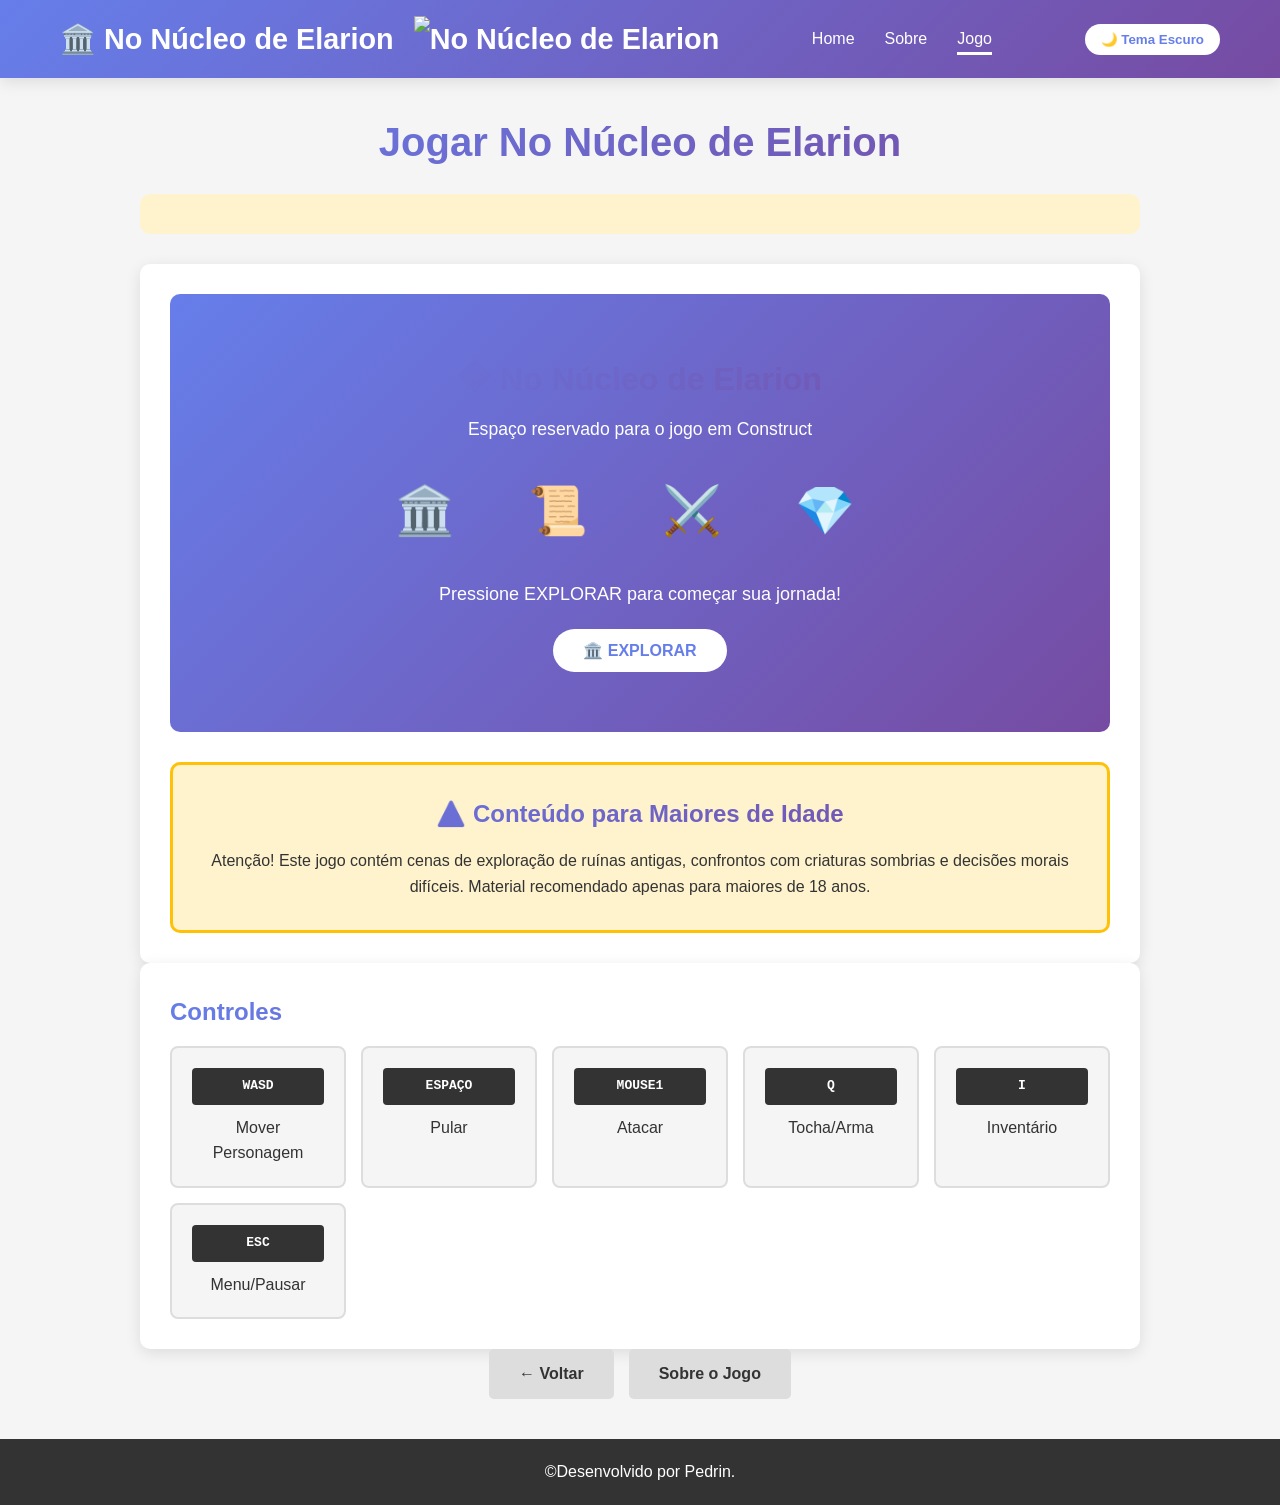
==== jogo.html @ 90baf878 "Arrumando cagada" ====
<!DOCTYPE html>
<html lang="pt-BR">
<head>
    <meta charset="UTF-8">
    <meta name="viewport" content="width=device-width, initial-scale=1.0">
    <title>No Núcleo de Elarion - Jogo</title>
    <link rel="stylesheet" href="style.css">
</head>
<body>
    <!-- Menu de Navegação -->
    <nav class="barra-nav">
        <div class="conteiner-nav">
            <h1 class="logo">🏛️ No Núcleo de Elarion</h1>
            <h1 class="logo"><img src="logo_elarion.png" alt="No Núcleo de Elarion"></h1>
            <ul class="menu-nav">
                <li><a href="index.html" class="link-nav">Home</a></li>
                <li><a href="sobre.html" class="link-nav">Sobre</a></li>
                <li><a href="jogo.html" class="link-nav ativo">Jogo</a></li>
            </ul>
            <button id="theme-btn" class="botao-tema">🌙 Tema Escuro</button>
        </div>
    </nav>

    <!-- Conteúdo Principal -->
    <main class="conteiner">
        <section class="secao-jogo">
            <h2>Jogar No Núcleo de Elarion</h2>
            
            <!-- Informações de Acesso -->
            <div id="acesso-info" class="acesso-info">
                <p id="msg-acesso"></p>
            </div>

            <!-- Área do Jogo (Simulada/Iframe) -->
            <div class="area-jogo">
                <div id="conteudo-blur" class="conteudo-blur">
                    <!-- Iframe simulado ou placeholder -->
                    <div class="espaco-jogo">
                        <h3>�️ No Núcleo de Elarion</h3>
                        <p>Espaço reservado para o jogo em Construct</p>
                        <div class="icones-jogo">
                            <span>🏛️</span>
                            <span>📜</span>
                            <span>⚔️</span>
                            <span>💎</span>
                        </div>
                        <p style="margin-top: 20px; font-size: 18px;">
                            Pressione EXPLORAR para começar sua jornada!
                        </p>
                        <button class="btn-jogar">🏛️ EXPLORAR</button>
                    </div>
                    
                    <!-- Conteúdo Sensível com Blur -->
                    <div class="conteudo-sensivel">
                        <h3>⚠️ Conteúdo para Maiores de Idade</h3>
                        <p>
                            Atenção! Este jogo contém cenas de exploração de ruínas antigas, 
                            confrontos com criaturas sombrias e decisões morais difíceis. 
                            Material recomendado apenas para maiores de 18 anos.
                        </p>
                    </div>
                </div>
            </div>

            <!-- Controles do Jogo -->
            <div class="controles-jogo">
                <h3>Controles</h3>
                <div class="grade-controles">
                    <div class="controle">
                        <kbd>WASD</kbd>
                        <span>Mover Personagem</span>
                    </div>
                    <div class="controle">
                        <kbd>ESPAÇO</kbd>
                        <span>Pular</span>
                    </div>
                    <div class="controle">
                        <kbd>MOUSE1</kbd>
                        <span>Atacar</span>
                    </div>
                    <div class="controle">
                        <kbd>Q</kbd>
                        <span>Tocha/Arma</span>
                    </div>
                    <div class="controle">
                        <kbd>I</kbd>
                        <span>Inventário</span>
                    </div>
                    <div class="controle">
                        <kbd>ESC</kbd>
                        <span>Menu/Pausar</span>
                    </div>
                </div>
            </div>

            <!-- Botões de Ação -->
            <div class="acoes-jogo">
                <a href="index.html" class="btn-secundario">← Voltar</a>
                <a href="sobre.html" class="btn-secundario">Sobre o Jogo</a>
            </div>
        </section>
    </main>

    <!-- Footer -->
    <footer class="rodape">
        <p>&copy;Desenvolvido por Pedrin.</p>
    </footer>

    <script src="script.js"></script>
</body>
</html>
---- style.css ----
:root {
    --p: #667eea;
    --s: #764ba2;
    --bg: #f5f5f5;
    --dark: #1a1a1a;
    --c1: white;
    --c2: #2a2a2a;
    --grad: linear-gradient(135deg, var(--p), var(--s));
    --shadow: 0 4px 15px rgba(0, 0, 0, .1);
}

* { margin: 0; padding: 0; box-sizing: border-box; }

body {
    font-family: 'Segoe UI', Tahoma, Geneva, Verdana, sans-serif;
    line-height: 1.6;
    color: #333;
    background: var(--bg);
}

body.modo-escuro {
    background: var(--dark);
    color: #f0f0f0;
}

.barra-nav {
    background: var(--grad);
    padding: 1rem 0;
    box-shadow: var(--shadow);
    position: sticky;
    top: 0;
    z-index: 100;
}

body.modo-escuro .barra-nav {
    background: linear-gradient(135deg, #3f3f3f, #2a2a2a);
}

.conteiner-nav {
    max-width: 1200px;
    margin: 0 auto;
    display: flex;
    justify-content: space-between;
    align-items: center;
    padding: 0 20px;
    flex-wrap: wrap;
    gap: 20px;
}

.logo {
    color: var(--c1);
    font-size: 1.8rem;
    font-weight: bold;
}

.menu-nav {
    display: flex;
    list-style: none;
    gap: 30px;
    justify-content: center;
    flex: 1;
}

.link-nav {
    color: var(--c1);
    text-decoration: none;
    font-weight: 500;
    transition: .3s;
}

.link-nav:hover,
.link-nav.ativo {
    border-bottom: 3px solid #fff;
    padding-bottom: 5px;
}

.botao-tema {
    background: var(--c1);
    color: var(--p);
    border: 0;
    padding: .5rem 1rem;
    border-radius: 25px;
    cursor: pointer;
    font-weight: 600;
    transition: .3s;
}

.botao-tema:hover { transform: scale(1.05); }

body.modo-escuro .botao-tema {
    background: #333;
    color: #ffd700;
}

.conteiner {
    max-width: 1200px;
    margin: 2rem auto;
    padding: 0 20px;
    min-height: calc(100vh - 200px);
}

.secao-inicial {
    display: grid;
    grid-template-columns: 1fr 1fr;
    gap: 40px;
}

.heroi, .cartao-sobre, .area-jogo, .controles-jogo {
    background: var(--c1);
    padding: 30px;
    border-radius: 10px;
    box-shadow: var(--shadow);
}

body.modo-escuro .heroi,
body.modo-escuro .cartao-sobre,
body.modo-escuro .area-jogo,
body.modo-escuro .controles-jogo {
    background: var(--c2);
}

h2, h3 {
    background: var(--grad);
    -webkit-background-clip: text;
    -webkit-text-fill-color: transparent;
    background-clip: text;
}

.heroi h2, .secao-sobre h2, .secao-jogo h2 { font-size: 2.5rem; margin-bottom: 20px; }
.cartao-sobre h3, .controles-jogo h3 { color: var(--p); margin-bottom: 15px; font-size: 1.5rem; }
.stat h3 { color: var(--p); margin-bottom: 10px; font-size: .9rem; text-transform: uppercase; }

.subtitulo {
    font-size: 1.1rem;
    color: #666;
    margin-bottom: 20px;
}

body.modo-escuro .subtitulo { color: #aaa; }

.descricao-jogo {
    background: #f9f9f9;
    padding: 20px;
    border-left: 4px solid var(--p);
    margin: 20px 0;
    border-radius: 5px;
}

body.modo-escuro .descricao-jogo {
    background: #333;
    border-left-color: var(--s);
}

.secao-entrada {
    margin: 30px 0;
    display: flex;
    flex-direction: column;
    gap: 10px;
}

.secao-entrada label {
    font-weight: 600;
    font-size: 1.1rem;
}

.secao-entrada input {
    padding: 12px;
    border: 2px solid #ddd;
    border-radius: 5px;
    font-size: 1rem;
    transition: .3s;
}

.secao-entrada input:focus {
    outline: 0;
    border-color: var(--p);
}

body.modo-escuro .secao-entrada input {
    background: #333;
    border-color: #555;
    color: #f0f0f0;
}

.secao-entrada button {
    padding: 12px 30px;
    background: var(--grad);
    color: var(--c1);
    border: 0;
    border-radius: 5px;
    font-size: 1rem;
    font-weight: 600;
    cursor: pointer;
    transition: .3s;
}


.secao-entrada button:active { transform: translateY(0); }

.mensagem-saudacao {
    margin-top: 20px;
    padding: 15px;
    background: #e8f5e9;
    border-radius: 5px;
    text-align: center;
    font-size: 1.2rem;
    font-weight: 600;
    color: #2e7d32;
    display: none;
}

body.modo-escuro .mensagem-saudacao {
    background: #1b5e20;
    color: #81c784;
}

.mensagem-saudacao.show { display: block; }

.btn-jogo {
    display: inline-block;
    margin-top: 30px;
    padding: 15px 40px;
    background: var(--grad);
    color: var(--c1);
    border: 0;
    border-radius: 5px;
    font-size: 1.1rem;
    font-weight: 600;
    text-decoration: none;
    text-align: center;
    cursor: pointer;
}

.btn-jogo:hover {
    transform: translateY(-3px);
    box-shadow: 0 8px 20px rgba(102, 126, 234, .4);
}

.btn-secundario {
    display: inline-block;
    padding: 12px 30px;
    background: #ddd;
    color: #333;
    text-decoration: none;
    border-radius: 5px;
    font-weight: 600;
}

body.modo-escuro .btn-secundario {
    background: #555;
    color: #f0f0f0;
}

.btn-jogar {
    background: var(--c1);
    color: var(--p);
    border: 0;
    padding: 12px 30px;
    border-radius: 25px;
    font-size: 1rem;
    font-weight: 600;
    cursor: pointer;
}


.stats-jogo {
    display: grid;
    grid-template-columns: 1fr 1fr;
    gap: 15px;
}

.stat {
    padding: 20px;
    border-radius: 10px;
    text-align: center;
    box-shadow: var(--shadow);
    background: var(--c1);
}

body.modo-escuro .stat { background: var(--c2); }

.stat p {
    font-size: 2rem;
    font-weight: bold;
}

body.modo-escuro .cartao-sobre li {
    color: #ddd !important;
}

body.modo-escuro .cartao-sobre {
    background: #111 !important;
    border-color: #444 !important;
}

.cartao-sobre li {
    color: #222;
    line-height: 1.5;
}

.cartao-sobre h4 {
    color: #28303f;
}

body.modo-escuro .cartao-sobre h4 {
    color: #f4f4f4;
}

.secao-sobre {
    max-width: 900px;
    margin: 0 auto;
}

.secao-sobre h2 {
    text-align: center;
    margin-bottom: 40px;
}

.cartao-sobre {
    margin-bottom: 25px;
}

.cartao-sobre p {
    margin-bottom: 10px;
    text-align: justify;
}

.lista-objetivos {
    list-style: none;
    margin-top: 15px;
}

.lista-objetivos li {
    padding: 8px 0;
    font-size: 1.1rem;
}

.secao-botoes {
    text-align: center;
    margin-top: 40px;
}

.secao-jogo {
    max-width: 1000px;
    margin: 0 auto;
}

.secao-jogo h2 {
    text-align: center;
    margin-bottom: 20px;
}

.acesso-info {
    background: #fff3cd;
    padding: 20px;
    border-radius: 10px;
    text-align: center;
    margin-bottom: 30px;
    font-weight: 600;
    font-size: 1.1rem;
    color: #856404;
}

body.modo-escuro .acesso-info {
    background: #664d03;
    color: #ffeaa7;
}

.acesso-info.liberado {
    background: #d4edda;
    color: #155724;
}

body.modo-escuro .acesso-info.liberado {
    background: #1e4620;
    color: #81c784;
}

.acesso-info.negado {
    background: #f8d7da;
    color: #721c24;
}

body.modo-escuro .acesso-info.negado {
    background: #5a1e24;
    color: #ef5350;
}

.conteudo-blur { position: relative; }

.conteudo-blur.blur-effect { filter: blur(10px); }

.espaco-jogo {
    background: var(--grad);
    color: var(--c1);
    padding: 60px 30px;
    text-align: center;
    border-radius: 10px;
    margin-bottom: 30px;
}

.espaco-jogo h3 { font-size: 2rem; margin-bottom: 10px; }
.espaco-jogo p { font-size: 1.1rem; margin-bottom: 20px; }

.icones-jogo {
    font-size: 3rem;
    letter-spacing: 30px;
    margin: 30px 0;
}

.conteudo-sensivel {
    background: #fff3cd;
    border: 3px solid #ffc107;
    padding: 30px;
    text-align: center;
    border-radius: 10px;
    margin-top: 20px;
}

body.modo-escuro .conteudo-sensivel {
    background: #664d03;
    border-color: #ffc107;
    color: #ffeaa7;
}

.conteudo-sensivel h3 {
    margin-bottom: 15px;
    font-size: 1.5rem;
}

.grade-controles {
    display: grid;
    grid-template-columns: repeat(auto-fit, minmax(150px, 1fr));
    gap: 15px;
}

.controle {
    background: #f5f5f5;
    padding: 20px;
    text-align: center;
    border-radius: 8px;
    border: 2px solid #ddd;
}

body.modo-escuro .controle {
    background: #333;
    border-color: #555;
}

.controle kbd {
    background: #333;
    color: var(--c1);
    padding: 8px 12px;
    border-radius: 4px;
    display: block;
    margin-bottom: 10px;
    font-weight: 600;
}

body.modo-escuro .controle kbd { background: var(--p); }

.acoes-jogo {
    display: flex;
    gap: 15px;
    justify-content: center;
    flex-wrap: wrap;
}

.rodape {
    background: #333;
    color: var(--c1);
    text-align: center;
    padding: 20px;
    margin-top: 40px;
}

body.modo-escuro .rodape { background: #1a1a1a; }

/* ===== RESPONSIVIDADE ===== */
@media (max-width: 768px) {
    .menu-nav { flex-direction: column; gap: 10px; }
    .secao-inicial { grid-template-columns: 1fr; gap: 30px; }
    .heroi h2 { font-size: 1.8rem; }
    .stats-jogo { grid-template-columns: 1fr; }
    .grade-controles { grid-template-columns: repeat(2, 1fr); }
    .botao-tema { width: 100%; order: 3; flex-basis: 100%; }
    .conteiner-nav { flex-direction: column; gap: 10px; }
    .subtitulo { font-size: 1rem; }
    .secao-sobre h2, .secao-jogo h2 { font-size: 1.8rem; }
    .icones-jogo { font-size: 2rem; letter-spacing: 15px; }
    .secao-entrada { gap: 8px; }
}

@media (max-width: 480px) {
    .logo { font-size: 1.3rem; }
    .heroi h2 { font-size: 1.5rem; }
    .link-nav { font-size: .9rem; }
    .grade-controles { grid-template-columns: 1fr; }
    .cartao-sobre, .area-jogo, .controles-jogo, .heroi { padding: 20px; }
    .btn-jogo, .btn-secundario, .botao-tema { width: 100%; }
    .acoes-jogo { flex-direction: column; }
}
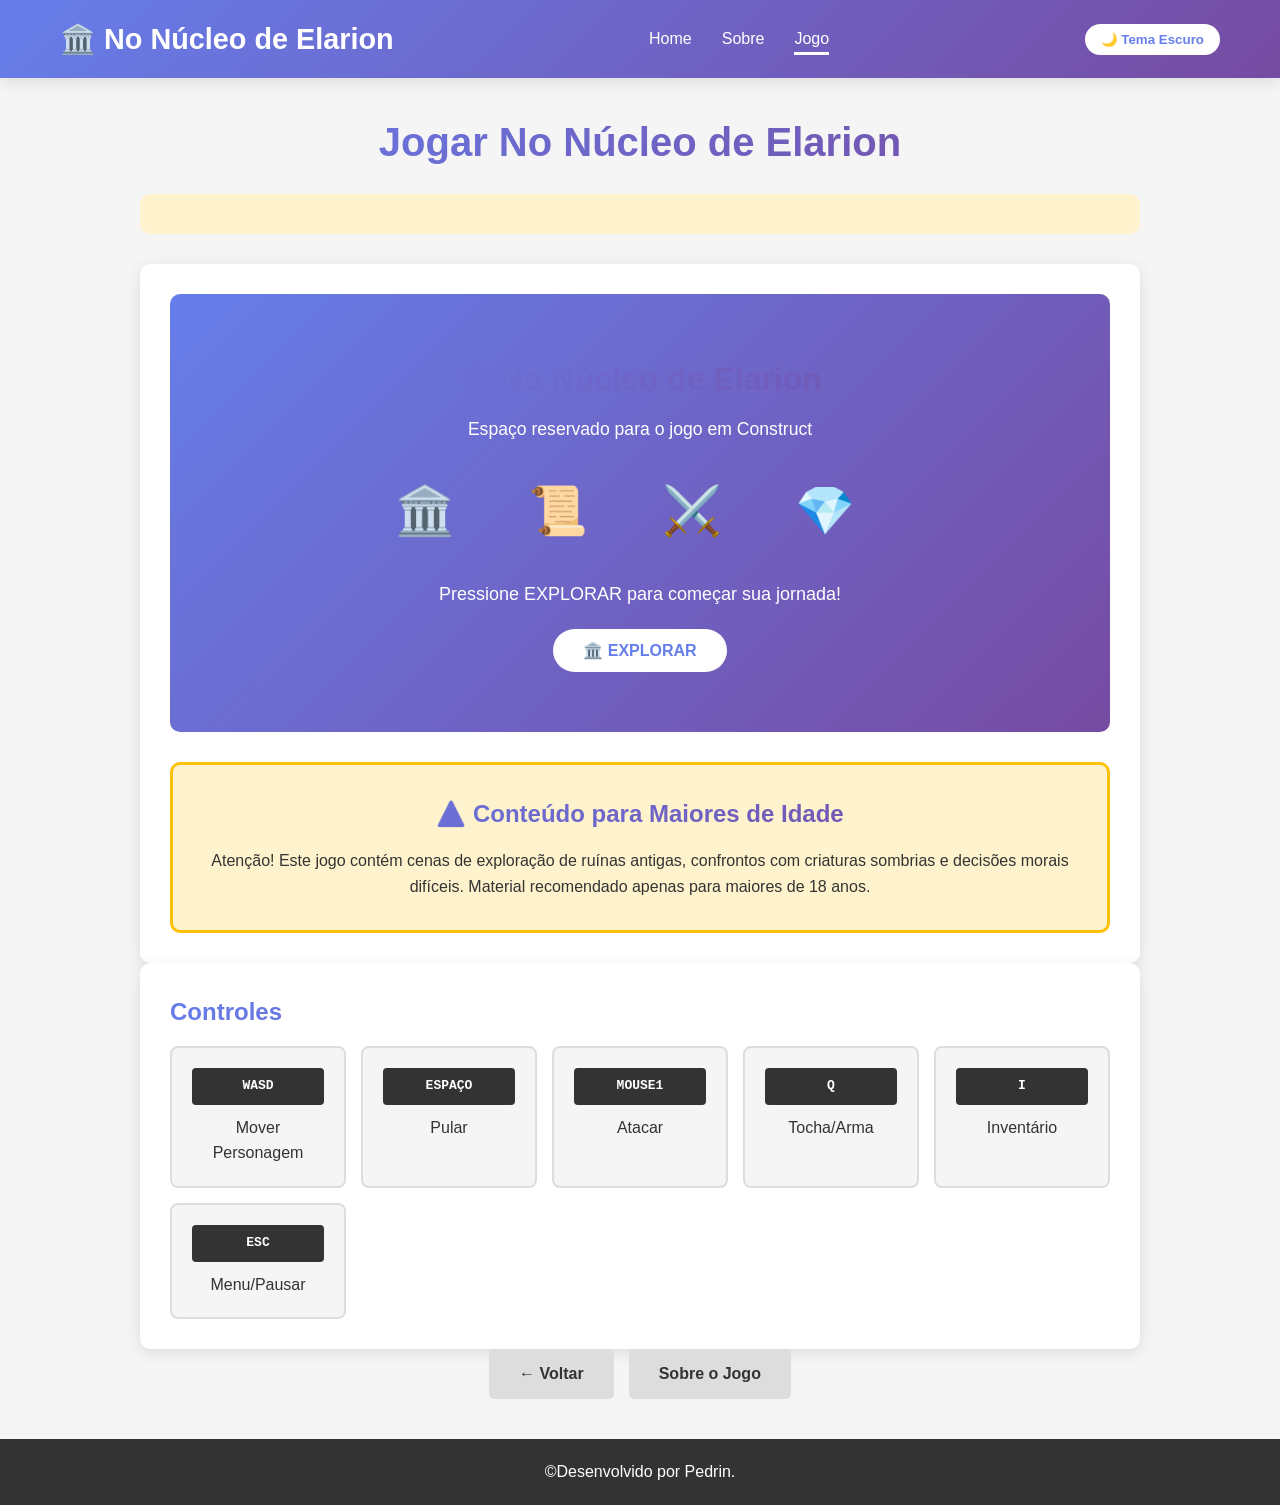
==== commit 36f4b1fa: "Terceiro commit" ====
--- a/jogo.html
+++ b/jogo.html
@@ -7,11 +7,9 @@
     <link rel="stylesheet" href="style.css">
 </head>
 <body>
-    <!-- Menu de Navegação -->
     <nav class="barra-nav">
         <div class="conteiner-nav">
             <h1 class="logo">🏛️ No Núcleo de Elarion</h1>
-            <h1 class="logo"><img src="logo_elarion.png" alt="No Núcleo de Elarion"></h1>
             <ul class="menu-nav">
                 <li><a href="index.html" class="link-nav">Home</a></li>
                 <li><a href="sobre.html" class="link-nav">Sobre</a></li>
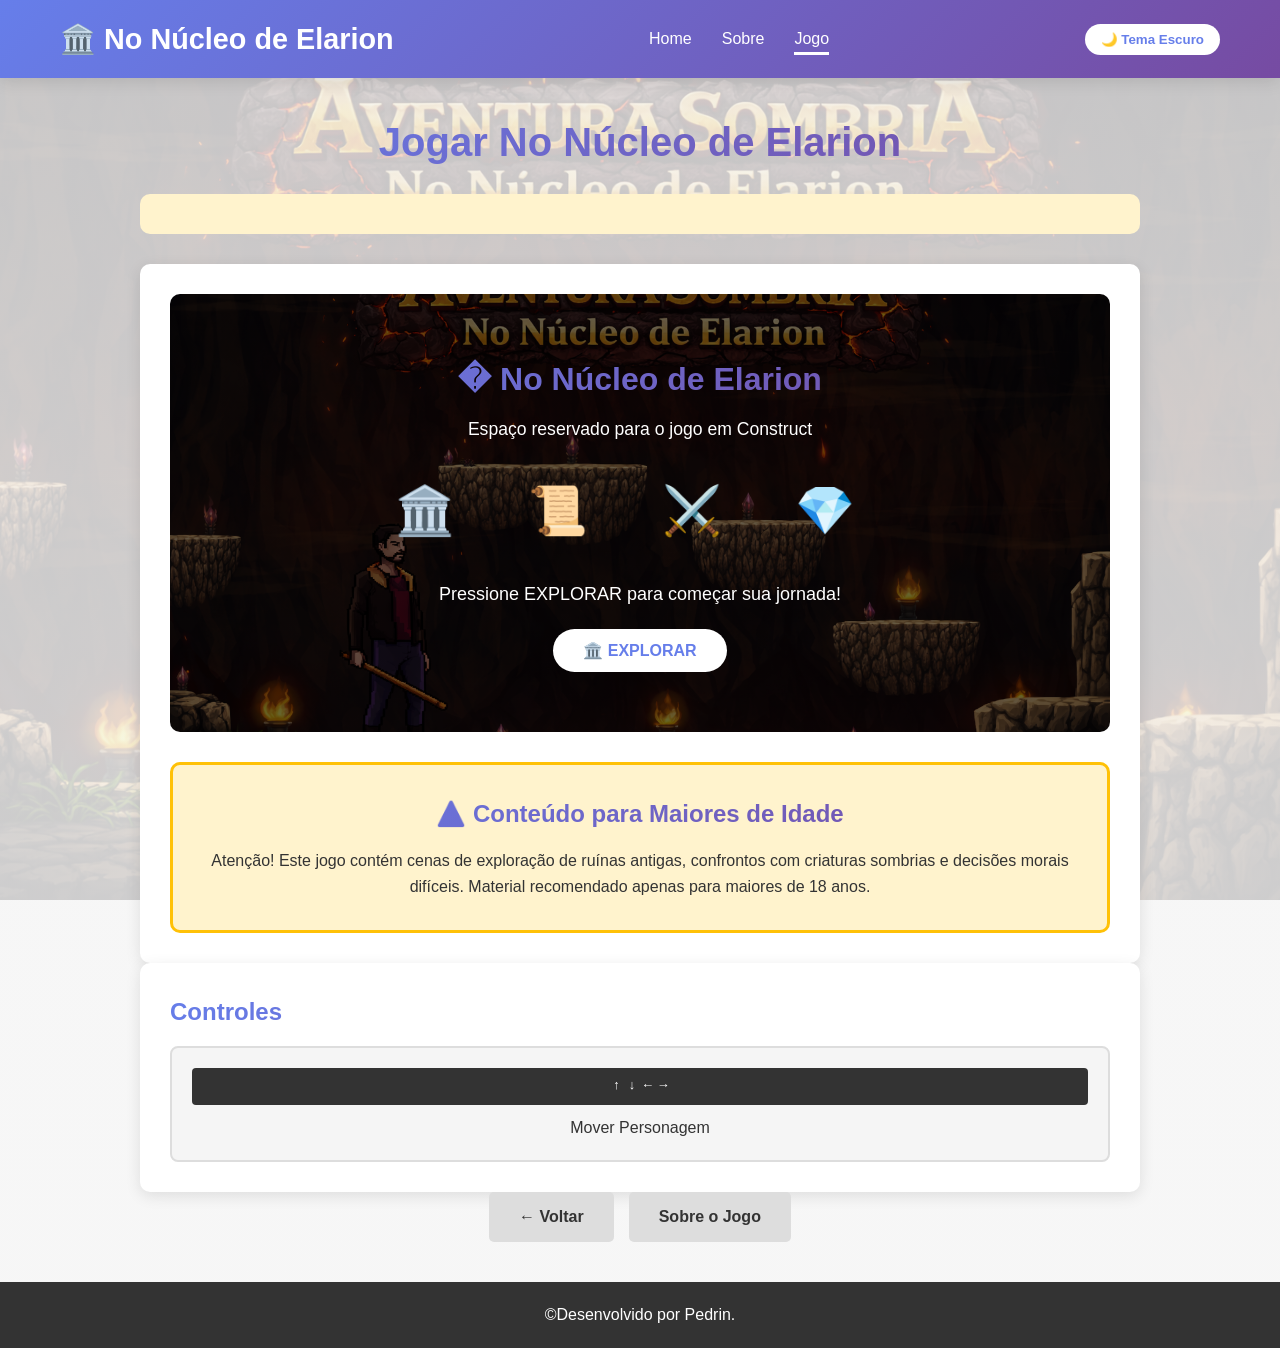
==== commit 2b1ba145: "Alteração Final" ====
--- a/jogo.html
+++ b/jogo.html
@@ -33,7 +33,7 @@
             <div class="area-jogo">
                 <div id="conteudo-blur" class="conteudo-blur">
                     <!-- Iframe simulado ou placeholder -->
-                    <div class="espaco-jogo">
+                    <div class="espaco-jogo" id="espaco-jogo">
                         <h3>�️ No Núcleo de Elarion</h3>
                         <p>Espaço reservado para o jogo em Construct</p>
                         <div class="icones-jogo">
@@ -45,7 +45,7 @@
                         <p style="margin-top: 20px; font-size: 18px;">
                             Pressione EXPLORAR para começar sua jornada!
                         </p>
-                        <button class="btn-jogar">🏛️ EXPLORAR</button>
+                        <button class="btn-jogar" id="btn-jogar">🏛️ EXPLORAR</button>
                     </div>
                     
                     <!-- Conteúdo Sensível com Blur -->
@@ -65,28 +65,8 @@
                 <h3>Controles</h3>
                 <div class="grade-controles">
                     <div class="controle">
-                        <kbd>WASD</kbd>
+                        <kbd>↑ ↓ ← →</kbd>
                         <span>Mover Personagem</span>
-                    </div>
-                    <div class="controle">
-                        <kbd>ESPAÇO</kbd>
-                        <span>Pular</span>
-                    </div>
-                    <div class="controle">
-                        <kbd>MOUSE1</kbd>
-                        <span>Atacar</span>
-                    </div>
-                    <div class="controle">
-                        <kbd>Q</kbd>
-                        <span>Tocha/Arma</span>
-                    </div>
-                    <div class="controle">
-                        <kbd>I</kbd>
-                        <span>Inventário</span>
-                    </div>
-                    <div class="controle">
-                        <kbd>ESC</kbd>
-                        <span>Menu/Pausar</span>
                     </div>
                 </div>
             </div>
--- a/style.css
+++ b/style.css
@@ -9,17 +9,21 @@
     --shadow: 0 4px 15px rgba(0, 0, 0, .1);
 }
 
-* { margin: 0; padding: 0; box-sizing: border-box; }
+* {
+    margin: 0;
+    padding: 0;
+    box-sizing: border-box;
+}
 
 body {
     font-family: 'Segoe UI', Tahoma, Geneva, Verdana, sans-serif;
     line-height: 1.6;
     color: #333;
-    background: var(--bg);
+    background: linear-gradient(rgba(245, 245, 245, 0.8), rgba(245, 245, 245, 0.85)), url('Jogo/MenuImage.png') center/cover fixed no-repeat;
 }
 
 body.modo-escuro {
-    background: var(--dark);
+    background: linear-gradient(rgba(26, 26, 26, 0.85), rgba(26, 26, 26, 0.9)), url('Jogo/MenuImage.png') center/cover fixed no-repeat;
     color: #f0f0f0;
 }
 
@@ -85,7 +89,9 @@
     transition: .3s;
 }
 
-.botao-tema:hover { transform: scale(1.05); }
+.botao-tema:hover {
+    transform: scale(1.05);
+}
 
 body.modo-escuro .botao-tema {
     background: #333;
@@ -105,7 +111,10 @@
     gap: 40px;
 }
 
-.heroi, .cartao-sobre, .area-jogo, .controles-jogo {
+.heroi,
+.cartao-sobre,
+.area-jogo,
+.controles-jogo {
     background: var(--c1);
     padding: 30px;
     border-radius: 10px;
@@ -119,16 +128,34 @@
     background: var(--c2);
 }
 
-h2, h3 {
+h2,
+h3 {
     background: var(--grad);
     -webkit-background-clip: text;
     -webkit-text-fill-color: transparent;
     background-clip: text;
 }
 
-.heroi h2, .secao-sobre h2, .secao-jogo h2 { font-size: 2.5rem; margin-bottom: 20px; }
-.cartao-sobre h3, .controles-jogo h3 { color: var(--p); margin-bottom: 15px; font-size: 1.5rem; }
-.stat h3 { color: var(--p); margin-bottom: 10px; font-size: .9rem; text-transform: uppercase; }
+.heroi h2,
+.secao-sobre h2,
+.secao-jogo h2 {
+    font-size: 2.5rem;
+    margin-bottom: 20px;
+}
+
+.cartao-sobre h3,
+.controles-jogo h3 {
+    color: var(--p);
+    margin-bottom: 15px;
+    font-size: 1.5rem;
+}
+
+.stat h3 {
+    color: var(--p);
+    margin-bottom: 10px;
+    font-size: .9rem;
+    text-transform: uppercase;
+}
 
 .subtitulo {
     font-size: 1.1rem;
@@ -136,7 +163,9 @@
     margin-bottom: 20px;
 }
 
-body.modo-escuro .subtitulo { color: #aaa; }
+body.modo-escuro .subtitulo {
+    color: #aaa;
+}
 
 .descricao-jogo {
     background: #f9f9f9;
@@ -195,7 +224,9 @@
 }
 
 
-.secao-entrada button:active { transform: translateY(0); }
+.secao-entrada button:active {
+    transform: translateY(0);
+}
 
 .mensagem-saudacao {
     margin-top: 20px;
@@ -214,7 +245,9 @@
     color: #81c784;
 }
 
-.mensagem-saudacao.show { display: block; }
+.mensagem-saudacao.show {
+    display: block;
+}
 
 .btn-jogo {
     display: inline-block;
@@ -277,7 +310,9 @@
     background: var(--c1);
 }
 
-body.modo-escuro .stat { background: var(--c2); }
+body.modo-escuro .stat {
+    background: var(--c2);
+}
 
 .stat p {
     font-size: 2rem;
@@ -386,12 +421,16 @@
     color: #ef5350;
 }
 
-.conteudo-blur { position: relative; }
-
-.conteudo-blur.blur-effect { filter: blur(10px); }
+.conteudo-blur {
+    position: relative;
+}
+
+.conteudo-blur.blur-effect {
+    filter: blur(10px);
+}
 
 .espaco-jogo {
-    background: var(--grad);
+    background: linear-gradient(rgba(0, 0, 0, 0.6), rgba(0, 0, 0, 0.6)), url('Jogo/MenuImage.png') center/cover no-repeat;
     color: var(--c1);
     padding: 60px 30px;
     text-align: center;
@@ -399,8 +438,15 @@
     margin-bottom: 30px;
 }
 
-.espaco-jogo h3 { font-size: 2rem; margin-bottom: 10px; }
-.espaco-jogo p { font-size: 1.1rem; margin-bottom: 20px; }
+.espaco-jogo h3 {
+    font-size: 2rem;
+    margin-bottom: 10px;
+}
+
+.espaco-jogo p {
+    font-size: 1.1rem;
+    margin-bottom: 20px;
+}
 
 .icones-jogo {
     font-size: 3rem;
@@ -457,7 +503,9 @@
     font-weight: 600;
 }
 
-body.modo-escuro .controle kbd { background: var(--p); }
+body.modo-escuro .controle kbd {
+    background: var(--p);
+}
 
 .acoes-jogo {
     display: flex;
@@ -474,29 +522,95 @@
     margin-top: 40px;
 }
 
-body.modo-escuro .rodape { background: #1a1a1a; }
+body.modo-escuro .rodape {
+    background: #1a1a1a;
+}
 
 /* ===== RESPONSIVIDADE ===== */
 @media (max-width: 768px) {
-    .menu-nav { flex-direction: column; gap: 10px; }
-    .secao-inicial { grid-template-columns: 1fr; gap: 30px; }
-    .heroi h2 { font-size: 1.8rem; }
-    .stats-jogo { grid-template-columns: 1fr; }
-    .grade-controles { grid-template-columns: repeat(2, 1fr); }
-    .botao-tema { width: 100%; order: 3; flex-basis: 100%; }
-    .conteiner-nav { flex-direction: column; gap: 10px; }
-    .subtitulo { font-size: 1rem; }
-    .secao-sobre h2, .secao-jogo h2 { font-size: 1.8rem; }
-    .icones-jogo { font-size: 2rem; letter-spacing: 15px; }
-    .secao-entrada { gap: 8px; }
+    .menu-nav {
+        flex-direction: column;
+        gap: 10px;
+    }
+
+    .secao-inicial {
+        grid-template-columns: 1fr;
+        gap: 30px;
+    }
+
+    .heroi h2 {
+        font-size: 1.8rem;
+    }
+
+    .stats-jogo {
+        grid-template-columns: 1fr;
+    }
+
+    .grade-controles {
+        grid-template-columns: repeat(2, 1fr);
+    }
+
+    .botao-tema {
+        width: 100%;
+        order: 3;
+        flex-basis: 100%;
+    }
+
+    .conteiner-nav {
+        flex-direction: column;
+        gap: 10px;
+    }
+
+    .subtitulo {
+        font-size: 1rem;
+    }
+
+    .secao-sobre h2,
+    .secao-jogo h2 {
+        font-size: 1.8rem;
+    }
+
+    .icones-jogo {
+        font-size: 2rem;
+        letter-spacing: 15px;
+    }
+
+    .secao-entrada {
+        gap: 8px;
+    }
 }
 
 @media (max-width: 480px) {
-    .logo { font-size: 1.3rem; }
-    .heroi h2 { font-size: 1.5rem; }
-    .link-nav { font-size: .9rem; }
-    .grade-controles { grid-template-columns: 1fr; }
-    .cartao-sobre, .area-jogo, .controles-jogo, .heroi { padding: 20px; }
-    .btn-jogo, .btn-secundario, .botao-tema { width: 100%; }
-    .acoes-jogo { flex-direction: column; }
-}
+    .logo {
+        font-size: 1.3rem;
+    }
+
+    .heroi h2 {
+        font-size: 1.5rem;
+    }
+
+    .link-nav {
+        font-size: .9rem;
+    }
+
+    .grade-controles {
+        grid-template-columns: 1fr;
+    }
+
+    .cartao-sobre,
+    .area-jogo,
+    .controles-jogo,
+    .heroi {
+        padding: 20px;
+    }
+
+    .btn-jogo,
+    .btn-secundario,
+    .botao-tema {
+        width: 100%;
+    }
+
+    .acoes-jogo {
+        flex-direction: column;
+    }
+}
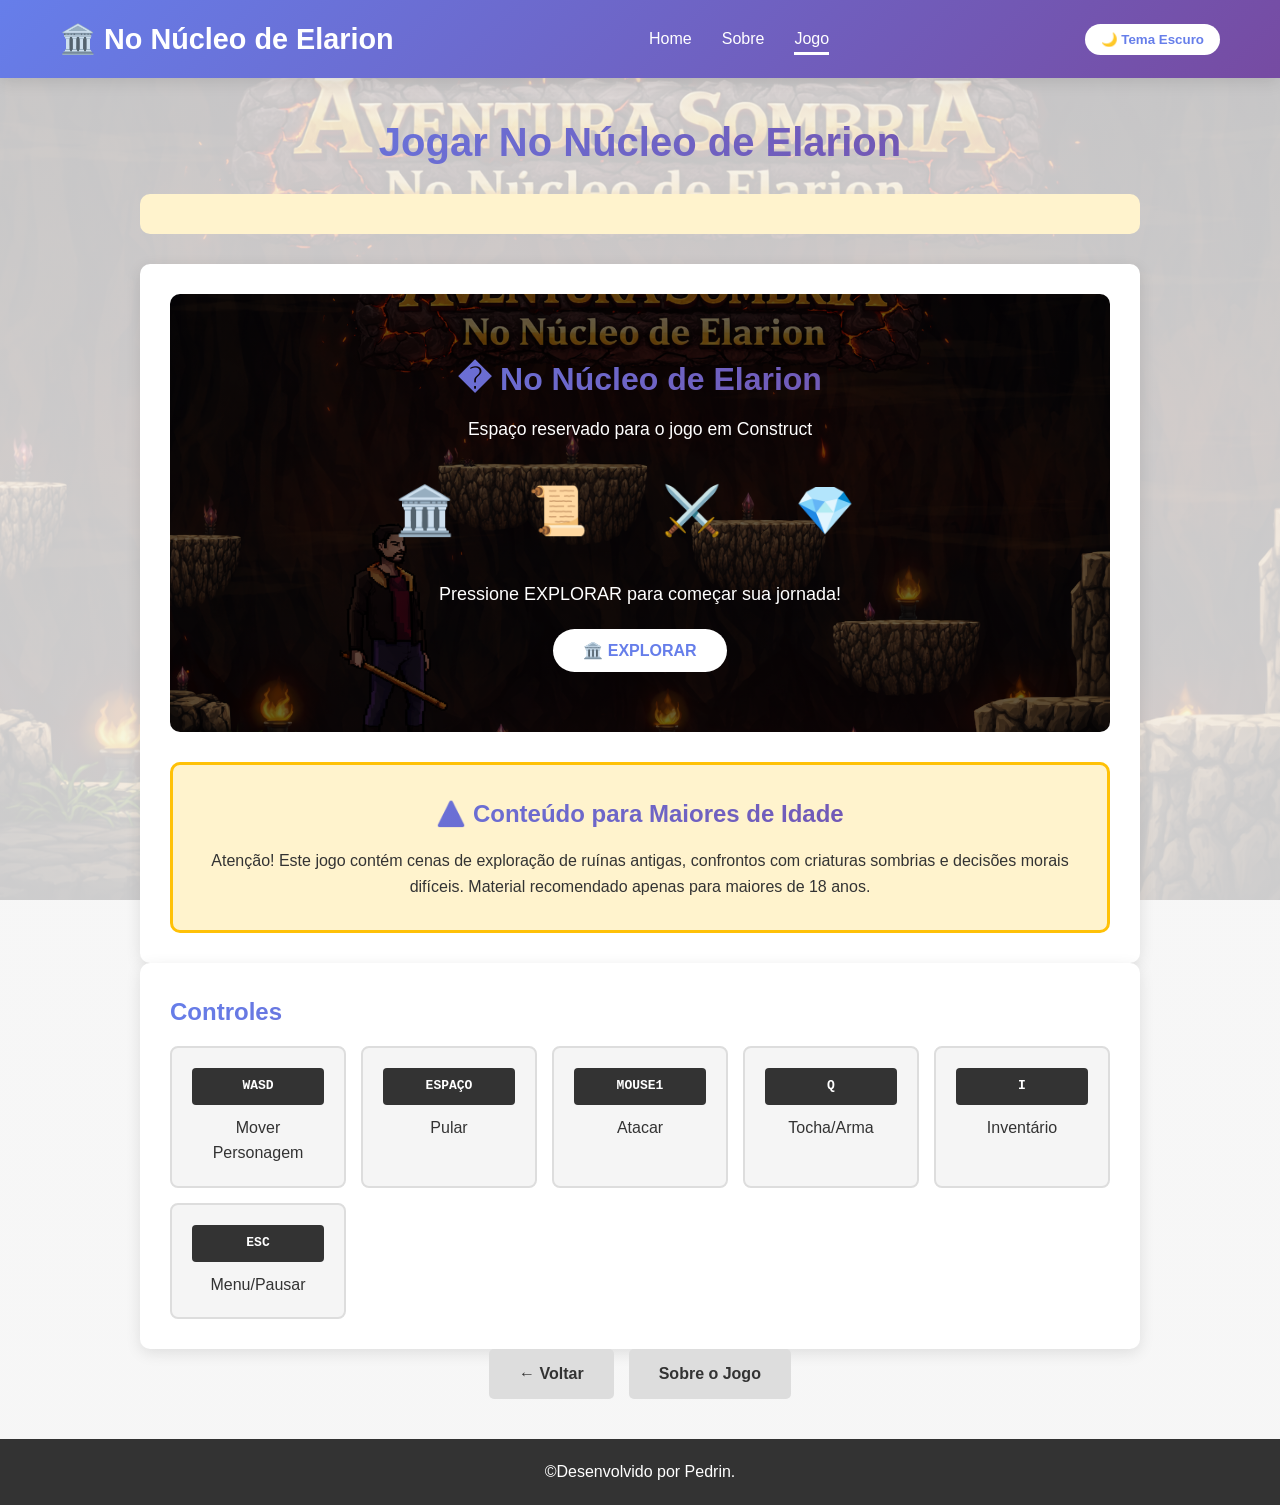
==== commit b0a3c1e4: "Atualizando" ====
--- a/jogo.html
+++ b/jogo.html
@@ -1,11 +1,13 @@
 <!DOCTYPE html>
 <html lang="pt-BR">
+
 <head>
     <meta charset="UTF-8">
     <meta name="viewport" content="width=device-width, initial-scale=1.0">
     <title>No Núcleo de Elarion - Jogo</title>
     <link rel="stylesheet" href="style.css">
 </head>
+
 <body>
     <nav class="barra-nav">
         <div class="conteiner-nav">
@@ -23,7 +25,7 @@
     <main class="conteiner">
         <section class="secao-jogo">
             <h2>Jogar No Núcleo de Elarion</h2>
-            
+
             <!-- Informações de Acesso -->
             <div id="acesso-info" class="acesso-info">
                 <p id="msg-acesso"></p>
@@ -47,26 +49,45 @@
                         </p>
                         <button class="btn-jogar" id="btn-jogar">🏛️ EXPLORAR</button>
                     </div>
-                    
+
                     <!-- Conteúdo Sensível com Blur -->
                     <div class="conteudo-sensivel">
                         <h3>⚠️ Conteúdo para Maiores de Idade</h3>
                         <p>
-                            Atenção! Este jogo contém cenas de exploração de ruínas antigas, 
-                            confrontos com criaturas sombrias e decisões morais difíceis. 
+                            Atenção! Este jogo contém cenas de exploração de ruínas antigas,
+                            confrontos com criaturas sombrias e decisões morais difíceis.
                             Material recomendado apenas para maiores de 18 anos.
                         </p>
                     </div>
                 </div>
             </div>
 
-            <!-- Controles do Jogo -->
             <div class="controles-jogo">
                 <h3>Controles</h3>
                 <div class="grade-controles">
                     <div class="controle">
-                        <kbd>↑ ↓ ← →</kbd>
+                        <kbd>WASD</kbd>
                         <span>Mover Personagem</span>
+                    </div>
+                    <div class="controle">
+                        <kbd>ESPAÇO</kbd>
+                        <span>Pular</span>
+                    </div>
+                    <div class="controle">
+                        <kbd>MOUSE1</kbd>
+                        <span>Atacar</span>
+                    </div>
+                    <div class="controle">
+                        <kbd>Q</kbd>
+                        <span>Tocha/Arma</span>
+                    </div>
+                    <div class="controle">
+                        <kbd>I</kbd>
+                        <span>Inventário</span>
+                    </div>
+                    <div class="controle">
+                        <kbd>ESC</kbd>
+                        <span>Menu/Pausar</span>
                     </div>
                 </div>
             </div>
@@ -86,4 +107,5 @@
 
     <script src="script.js"></script>
 </body>
-</html>
+
+</html>
